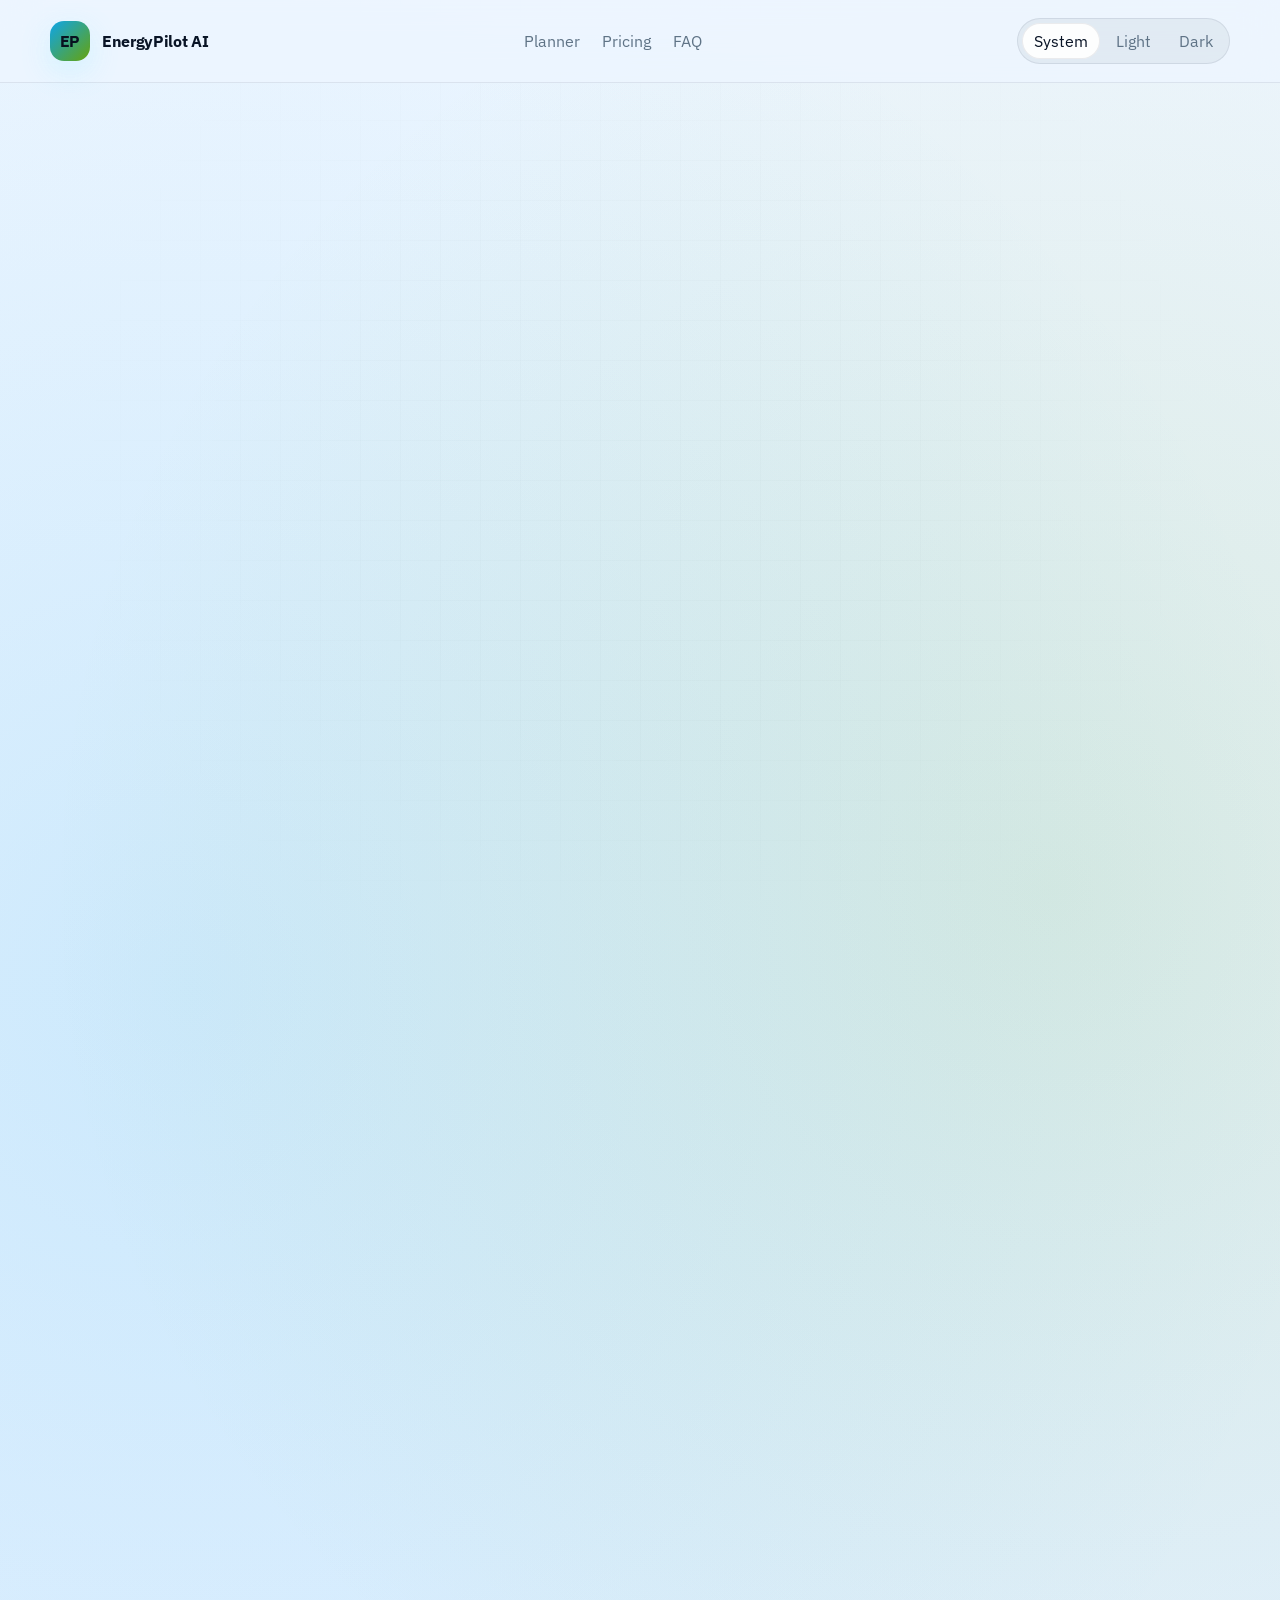
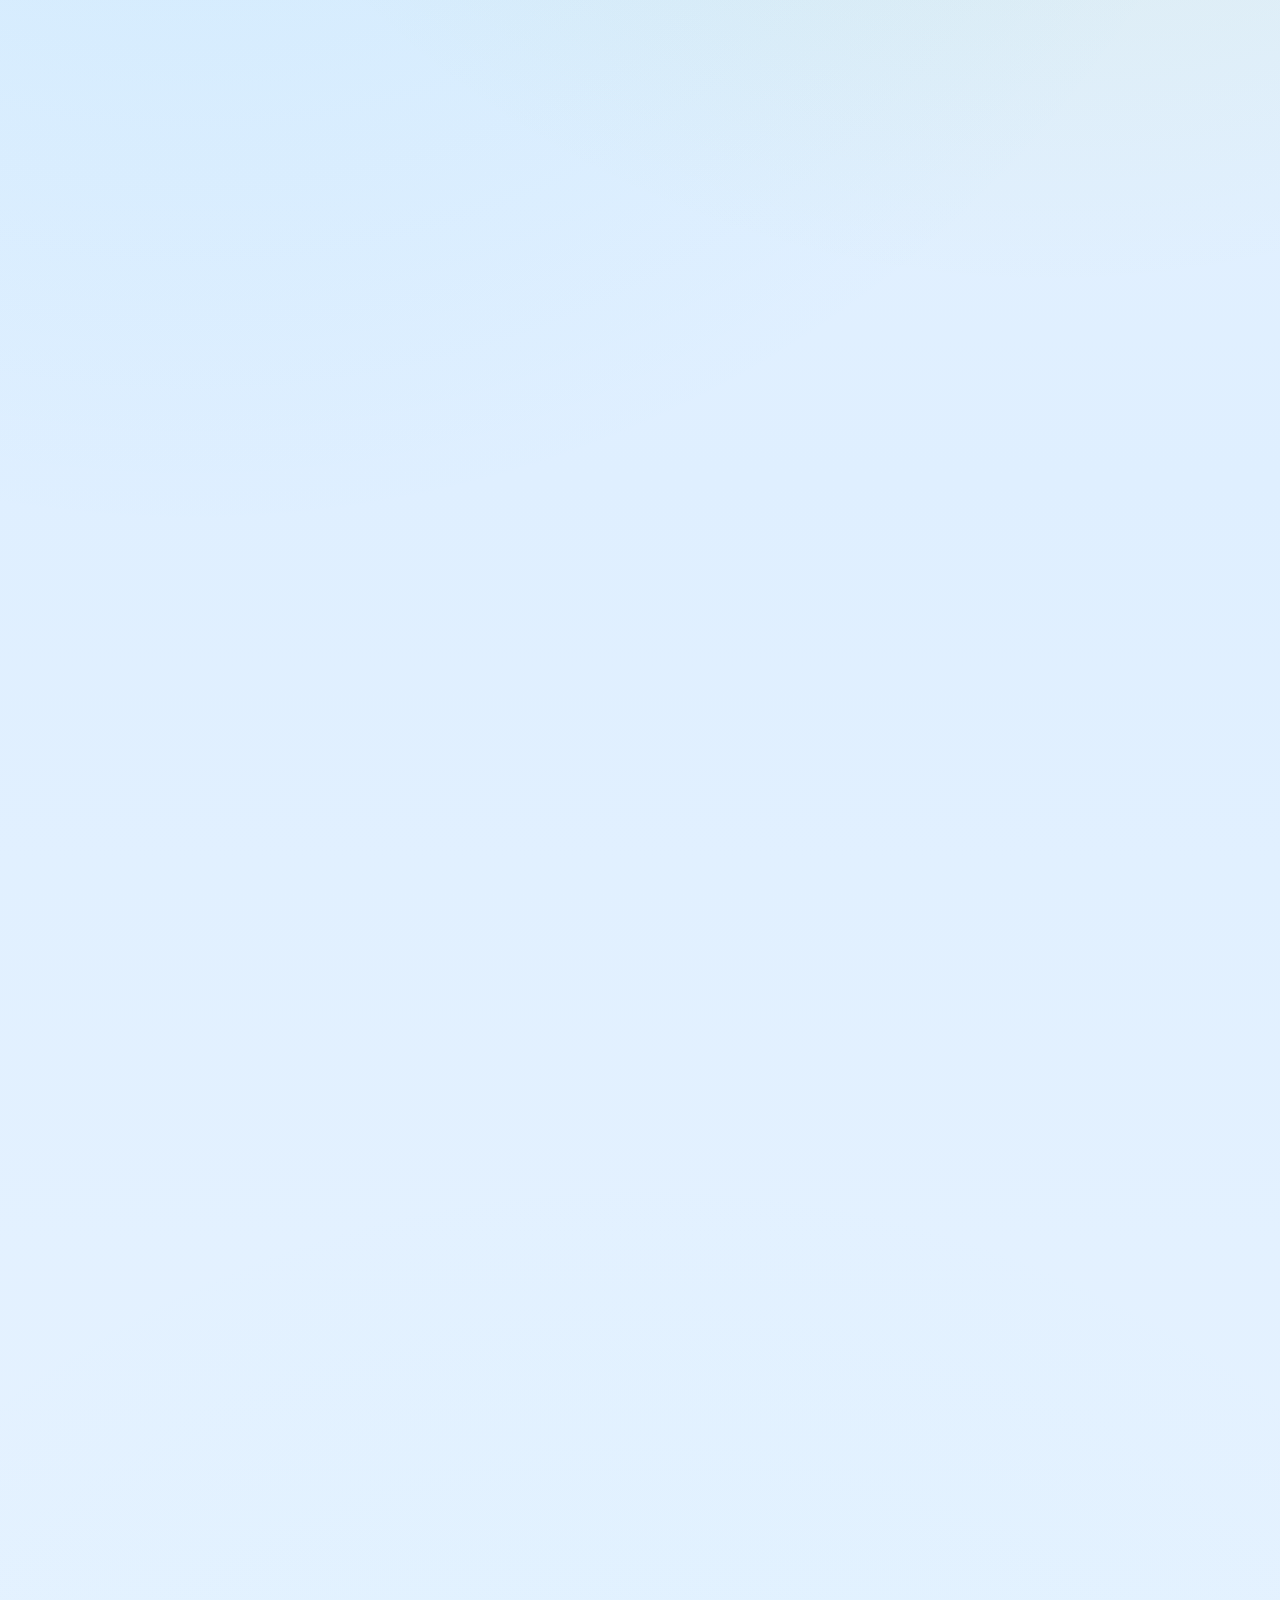
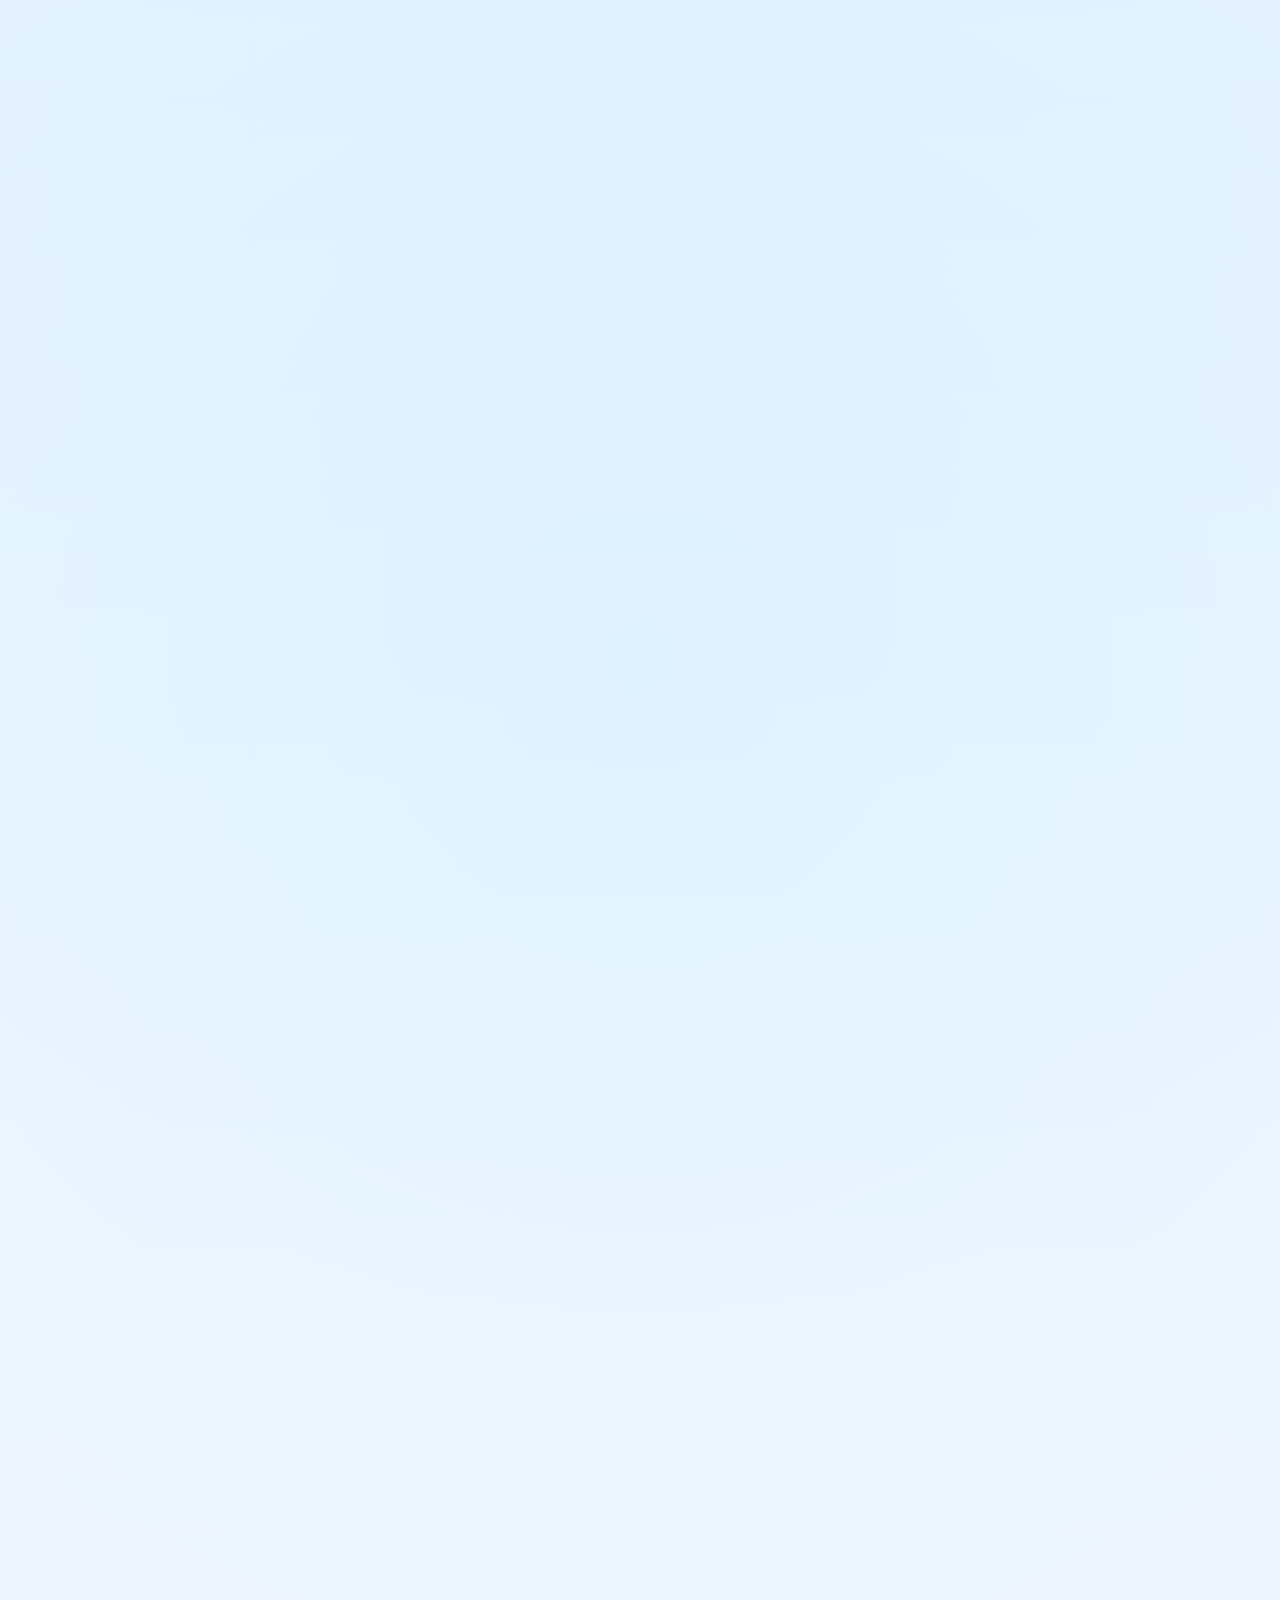
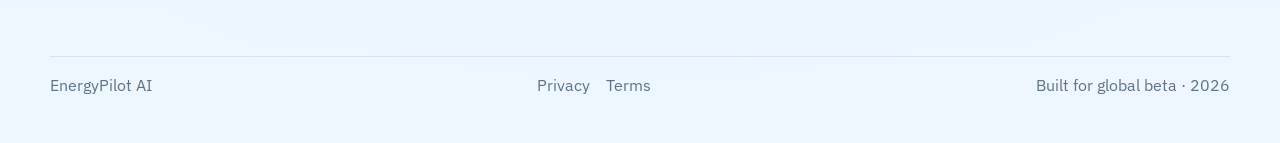
==== index.html @ e0d54f3c "Add files via upload" ====
<!DOCTYPE html>
<html lang="en" data-theme="system">
<head>
  <meta charset="UTF-8">
  <meta name="viewport" content="width=device-width, initial-scale=1.0">
  <title>EnergyPilot AI - Plan your day by energy, not just tasks</title>
  <meta name="description" content="EnergyPilot AI turns sleep, stress, and focus signals into a smarter workday plan for busy professionals.">
  <link rel="preconnect" href="https://fonts.googleapis.com">
  <link rel="preconnect" href="https://fonts.gstatic.com" crossorigin>
  <link href="https://fonts.googleapis.com/css2?family=Syne:wght@600;700;800&family=IBM+Plex+Sans:wght@400;500;600;700&display=swap" rel="stylesheet">
  <link rel="stylesheet" href="./styles.css">
</head>
<body>
  <header class="topbar">
    <div class="shell topbar-inner">
      <a class="brand" href="#hero">
        <span class="brand-mark">EP</span>
        <span>EnergyPilot AI</span>
      </a>
      <nav class="nav">
        <a href="#planner">Planner</a>
        <a href="#pricing">Pricing</a>
        <a href="#faq">FAQ</a>
      </nav>
      <div class="theme-switch" aria-label="Theme switcher">
        <button type="button" class="theme-btn active" data-theme-choice="system">System</button>
        <button type="button" class="theme-btn" data-theme-choice="light">Light</button>
        <button type="button" class="theme-btn" data-theme-choice="dark">Dark</button>
      </div>
    </div>
  </header>

  <main>
    <section class="hero" id="hero">
      <div class="shell hero-grid">
        <div class="hero-copy reveal">
          <div class="eyebrow">AI energy coach for overloaded founders and teams</div>
          <h1>Know your best move<br>before burnout steals the day.</h1>
          <p class="hero-text">EnergyPilot turns a 60-second check-in into a clear plan for the next few hours: what to do now, what to delay, and when to recover. It is built to test paid demand fast with a Web-first launch, not bury users inside another bloated productivity dashboard.</p>

          <div class="hero-actions">
            <a class="button button-primary" href="#planner">Try the instant planner</a>
            <a class="button button-secondary" href="#pricing">See founding access</a>

          </div>
          <div class="hero-points">
            <span>60-second check-in</span>
            <span>No login to try</span>
            <span>Built for paid demand testing</span>

          </div>
        </div>

        <div class="hero-panel reveal delay-1">
          <div class="panel-glow"></div>
          <div class="panel-header">
            <div>
              <div class="panel-label">Live energy snapshot</div>
              <div class="panel-title">What should I do right now?</div>
            </div>
            <div class="score-ring">
              <div class="score-ring__inner">
                <strong id="heroScore">74</strong>
                <span>score</span>
              </div>
            </div>
          </div>

          <div class="metric-grid">
            <article class="metric-card">
              <span>Sleep</span>
              <strong>7.2h</strong>
              <small>Recovered enough for focused work</small>
            </article>
            <article class="metric-card">
              <span>Stress</span>
              <strong>Medium</strong>
              <small>Keep meetings short and intentional</small>
            </article>
            <article class="metric-card">
              <span>Focus</span>
              <strong>High</strong>
              <small>Spend your sharpest hour on real leverage</small>

            </article>
          </div>

          <div class="recommend-card">
            <div class="recommend-badge">AI recommendation</div>
            <h3>Protect a 90-minute deep work block now.</h3>
            <p>Move low-value admin after lunch, then take a 12-minute reset walk before your next collaborative task.</p>
            <ul>
              <li>Best next move: strategy, writing, analysis</li>
              <li>Avoid right now: reactive inbox and long calls</li>
              <li>Recovery cue: hydration + sunlight break</li>
            </ul>
          </div>
        </div>
      </div>
    </section>

    <section class="strip">
      <div class="shell strip-inner reveal delay-2">
        <span>Designed for busy professionals</span>
        <span>Useful in under 60 seconds</span>
        <span>Ideal for Web-first launch validation</span>
        <span>Ready for Stripe conversion later</span>
      </div>
    </section>

    <section class="value-section">
      <div class="shell">
        <div class="section-head reveal">
          <div class="eyebrow">Why this angle works overseas</div>
          <h2>Not another to-do list. A real-time energy layer for work.</h2>
          <p>People do not buy more dashboards. They buy clarity when their brain feels overloaded. This page leans into that exact promise.</p>
        </div>

        <div class="value-grid">
          <article class="value-card reveal">
            <div class="card-kicker">01</div>
            <h3>Instant value before signup</h3>
            <p>Visitors can try a lightweight planner first, which lowers friction and increases honest conversion signals.</p>
          </article>
          <article class="value-card reveal delay-1">
            <div class="card-kicker">02</div>
            <h3>Clear paid upgrade path</h3>
            <p>Premium value is framed around deeper AI guidance, weekly reports, and better decision support, not generic productivity fluff.</p>
          </article>
          <article class="value-card reveal delay-2">
            <div class="card-kicker">03</div>
            <h3>Stay in wellness, not medical claims</h3>
            <p>The message stays in productivity and recovery territory, which is much safer than over-claiming health or medical outcomes.</p>

          </article>
        </div>
      </div>
    </section>

    <section class="planner-section" id="planner">
      <div class="shell planner-grid">
        <div class="section-head reveal">
          <div class="eyebrow">Interactive test drive</div>
          <h2>Give visitors a taste of the product in one screen.</h2>
          <p>This is the conversion hinge: a fast, useful result that makes people think, “Yep, I would actually use this.”</p>
          <div class="bullet-stack">
            <div class="bullet-item">Fast enough for cold traffic</div>
            <div class="bullet-item">Specific enough to feel personal</div>
            <div class="bullet-item">Strong enough to justify a paid follow-up</div>
          </div>
        </div>

        <div class="planner-card reveal delay-1">
          <form id="energyForm" class="planner-form">
            <label>
              Sleep last night
              <select name="sleep">
                <option value="low">Less than 6 hours</option>
                <option value="mid" selected>6-7.5 hours</option>
                <option value="high">More than 7.5 hours</option>
              </select>
            </label>
            <label>
              Current stress level
              <select name="stress">
                <option value="high">High</option>
                <option value="mid" selected>Medium</option>
                <option value="low">Low</option>
              </select>
            </label>
            <label>
              Focus level right now
              <select name="focus">
                <option value="low">Low</option>
                <option value="mid">Moderate</option>
                <option value="high" selected>High</option>
              </select>
            </label>
            <label>
              Main goal for the next few hours
              <select name="goal">
                <option value="deep">Deep work</option>
                <option value="admin">Admin and cleanup</option>
                <option value="meetings">Meetings and collaboration</option>
                <option value="reset">Recovery and reset</option>
              </select>
            </label>
            <button type="submit" class="button button-primary full">Generate my energy plan</button>
          </form>

          <div class="planner-output" id="plannerOutput">
            <div class="output-top">
              <span class="output-label">Suggested next move</span>
              <strong id="outputScore">74</strong>
            </div>
            <h3 id="outputTitle">Use this window for focused execution.</h3>
            <p id="outputSummary">You have enough mental bandwidth for one high-value task. Protect your attention and postpone reactive work until later.</p>
            <div class="output-grid">
              <article>
                <span>Do now</span>
                <strong id="outputDo">Writing, strategy, planning</strong>
              </article>
              <article>
                <span>Avoid now</span>
                <strong id="outputAvoid">Inbox loops and status meetings</strong>
              </article>
              <article>
                <span>Recovery cue</span>
                <strong id="outputRecover">10-minute movement break in 90 mins</strong>
              </article>
            </div>
          </div>
        </div>
      </div>
    </section>

    <section class="audience-section">
      <div class="shell">
        <div class="section-head reveal">
          <div class="eyebrow">Who pays first</div>
          <h2>Start with people whose brain is already overloaded.</h2>
        </div>
        <div class="audience-grid">
          <article class="audience-card reveal">
            <h3>Founders</h3>
            <p>They need help choosing what deserves their best energy, especially when context switching starts eating the day alive.</p>
          </article>
          <article class="audience-card reveal delay-1">
            <h3>Operators</h3>
            <p>They live inside meetings, execution, and decision fatigue. A better “what now” tool is immediately legible.</p>
          </article>
          <article class="audience-card reveal delay-2">
            <h3>Knowledge workers</h3>
            <p>They already pay for productivity software. This gives them a more human signal than raw task lists, timers, and dashboards.</p>

          </article>
        </div>
      </div>
    </section>

    <section class="pricing-section" id="pricing">
      <div class="shell">
        <div class="section-head reveal">
          <div class="eyebrow">Pricing for demand validation</div>
          <h2>Test willingness to pay without overbuilding.</h2>
          <p>These plans are framed to find the right buyer behavior fast: curiosity, trial intent, and commitment.</p>
        </div>

        <div class="billing-toggle reveal">
          <button type="button" class="billing-btn active" data-billing="monthly">Monthly</button>
          <button type="button" class="billing-btn" data-billing="yearly">Yearly</button>
        </div>

        <div class="pricing-grid">
          <article class="price-card reveal">
            <div class="price-tag">Starter</div>
            <h3>Free</h3>
            <p>Let people feel the product before you ask for anything serious.</p>
            <ul>
              <li>Daily energy snapshot</li>
              <li>Basic AI guidance</li>
              <li>Limited weekly history</li>
            </ul>
            <a href="#waitlist" class="button button-secondary full">Try for free</a>
          </article>

          <article class="price-card featured reveal delay-1">
            <div class="price-tag">Founding Pro</div>
            <h3><span class="price-value" data-monthly="$9" data-yearly="$79">$9</span><small class="price-unit" data-monthly="/month" data-yearly="/year">/month</small></h3>
            <p>The offer designed to test if users will actually pay for better clarity, not just browse.</p>
            <ul>
              <li>Unlimited AI energy planning</li>
              <li>Weekly and monthly pattern reports</li>
              <li>Priority recovery prompts</li>
              <li>Early access to calendar sync</li>
            </ul>
            <a href="#waitlist" class="button button-primary full">Reserve founding price</a>
          </article>

          <article class="price-card reveal delay-2">
            <div class="price-tag">Team Pilot</div>
            <h3>Custom</h3>
            <p>Use this after consumer demand shows up. It is the bigger-ticket move, not the first hill to climb.</p>

            <ul>
              <li>Manager view for team energy trends</li>
              <li>Weekly team rhythm summary</li>
              <li>Private onboarding support</li>
            </ul>
            <a href="#waitlist" class="button button-secondary full">Request pilot</a>
          </article>
        </div>
      </div>
    </section>

    <section class="faq-section" id="faq">
      <div class="shell faq-grid">
        <div class="section-head reveal">
          <div class="eyebrow">FAQ</div>
          <h2>Answer the objections before they bounce.</h2>
        </div>
        <div class="faq-list reveal delay-1">
          <details open>
            <summary>Is this a medical product?</summary>
            <p>No. The positioning is focused on productivity, recovery, and self-awareness for work. It should stay well away from medical diagnosis claims.</p>
          </details>
          <details>
            <summary>Why launch on the web first?</summary>
            <p>Because it is the fastest way to test positioning, activation, and willingness to pay before investing in a full app rollout.</p>
          </details>
          <details>
            <summary>What should be tracked for validation?</summary>
            <p>Watch planner completions, pricing clicks, waitlist submissions, and how many people choose the paid plan CTA versus the free one.</p>
          </details>
        </div>
      </div>
    </section>

    <section class="waitlist-section" id="waitlist">
      <div class="shell waitlist-card reveal">
        <div>
          <div class="eyebrow">Early access funnel</div>
          <h2>Collect real buying intent, not polite compliments.</h2>
          <p>Use this section to capture interest from people willing to try the product and potentially pay. For a real launch, connect this form to Stripe checkout, Formspree, ConvertKit, or your own backend.</p>
        </div>

        <form id="waitlistForm" class="waitlist-form">
          <input type="email" name="email" placeholder="name@company.com" required>
          <select name="intent">
            <option value="free">I want the free version first</option>
            <option value="pro">I would test the paid Pro plan</option>
            <option value="team">I am interested in a team pilot</option>
          </select>
          <button type="submit" class="button button-primary">Join founding access</button>
          <p class="form-note" id="formNote" aria-live="polite">Demo mode stores submissions locally in your browser so you can preview the flow right away. Swap in a real form or Stripe link when you are ready for traffic.</p>

        </form>
      </div>
    </section>
  </main>

  <footer class="footer">
    <div class="shell footer-inner">
      <span>EnergyPilot AI</span>
      <div class="footer-links">
        <a href="./privacy.html">Privacy</a>
        <a href="./terms.html">Terms</a>
      </div>
      <span id="footerYear"></span>
    </div>
  </footer>


  <script src="./script.js"></script>
</body>
</html>
---- styles.css ----
:root {
  color-scheme: dark;
  --bg: #07111f;
  --bg-2: #0b1730;
  --surface: rgba(10, 22, 38, 0.72);
  --surface-strong: rgba(12, 25, 43, 0.9);
  --surface-soft: rgba(255, 255, 255, 0.05);
  --text: #f4f8fc;
  --muted: #98aec4;
  --line: rgba(255, 255, 255, 0.08);
  --primary: #7be7ff;
  --primary-strong: #2fbce5;
  --primary-soft: rgba(123, 231, 255, 0.14);
  --accent: #b6ff7a;
  --accent-soft: rgba(182, 255, 122, 0.14);
  --shadow: 0 24px 80px rgba(0, 0, 0, 0.32);
  --radius-xl: 28px;
  --radius-lg: 22px;
  --radius-md: 16px;
  --radius-sm: 12px;
  --shell: 1180px;
}

html[data-theme="light"] {
  color-scheme: light;
  --bg: #eef6ff;
  --bg-2: #dfefff;
  --surface: rgba(255, 255, 255, 0.72);
  --surface-strong: rgba(255, 255, 255, 0.94);
  --surface-soft: rgba(6, 28, 52, 0.05);
  --text: #091426;
  --muted: #5f7386;
  --line: rgba(9, 20, 38, 0.08);
  --primary: #0ea5e9;
  --primary-strong: #0284c7;
  --primary-soft: rgba(14, 165, 233, 0.12);
  --accent: #65a30d;
  --accent-soft: rgba(101, 163, 13, 0.12);
  --shadow: 0 28px 70px rgba(19, 48, 86, 0.14);
}

* { box-sizing: border-box; }
html { scroll-behavior: smooth; }
body {
  margin: 0;
  font-family: "IBM Plex Sans", sans-serif;
  color: var(--text);
  background:
    radial-gradient(circle at 15% 20%, var(--primary-soft), transparent 28%),
    radial-gradient(circle at 82% 18%, var(--accent-soft), transparent 24%),
    radial-gradient(circle at 50% 78%, rgba(123, 231, 255, 0.08), transparent 28%),
    linear-gradient(180deg, var(--bg) 0%, var(--bg-2) 42%, var(--bg) 100%);
  min-height: 100vh;
  overflow-x: hidden;
  transition: background 0.35s ease, color 0.35s ease;
}

body::before {
  content: "";
  position: fixed;
  inset: 0;
  pointer-events: none;
  opacity: 0.16;
  background-image:
    linear-gradient(var(--line) 1px, transparent 1px),
    linear-gradient(90deg, var(--line) 1px, transparent 1px);
  background-size: 40px 40px;
  mask-image: radial-gradient(circle at center, black 36%, transparent 86%);
}

a { color: inherit; text-decoration: none; }
button, input, select { font: inherit; }
button { cursor: pointer; }

.shell {
  width: min(calc(100% - 32px), var(--shell));
  margin: 0 auto;
  position: relative;
  z-index: 1;
}

.topbar {
  position: sticky;
  top: 0;
  z-index: 40;
  backdrop-filter: blur(18px);
  background: color-mix(in srgb, var(--bg) 72%, transparent);
  border-bottom: 1px solid var(--line);
}

.topbar-inner,
.footer-inner,
.strip-inner {
  display: flex;
  align-items: center;
  justify-content: space-between;
  gap: 18px;
}

.topbar-inner { padding: 18px 0; }

.brand {
  display: inline-flex;
  align-items: center;
  gap: 12px;
  font-weight: 700;
  letter-spacing: -0.02em;
}

.brand-mark {
  width: 40px;
  height: 40px;
  border-radius: 14px;
  display: inline-flex;
  align-items: center;
  justify-content: center;
  background: linear-gradient(135deg, var(--primary) 0%, var(--accent) 100%);
  color: #08111f;
  box-shadow: 0 10px 30px rgba(123, 231, 255, 0.24);
}

.nav {
  display: inline-flex;
  align-items: center;
  gap: 22px;
  color: var(--muted);
}

.nav a:hover,
.nav a:focus-visible { color: var(--text); }

.theme-switch {
  display: inline-flex;
  padding: 4px;
  gap: 4px;
  border-radius: 999px;
  background: var(--surface-soft);
  border: 1px solid var(--line);
}

.theme-btn {
  border: 0;
  background: transparent;
  color: var(--muted);
  padding: 8px 12px;
  border-radius: 999px;
  transition: all 0.25s ease;
}

.theme-btn.active {
  background: var(--surface-strong);
  color: var(--text);
  box-shadow: inset 0 0 0 1px var(--line);
}

.hero { padding: 82px 0 34px; }
.hero-grid,
.planner-grid,
.faq-grid,
.waitlist-card {
  display: grid;
  gap: 26px;
}

.hero-grid,
.planner-grid { grid-template-columns: 1.05fr 0.95fr; align-items: center; }

.hero-copy h1,
.section-head h2,
.waitlist-card h2 {
  font-family: "Syne", sans-serif;
  letter-spacing: -0.04em;
  line-height: 0.95;
  margin: 0;
}

.hero-copy h1 {
  font-size: clamp(3rem, 7vw, 6rem);
  margin-top: 18px;
  max-width: 11ch;
}

.eyebrow,
.panel-label,
.output-label,
.price-tag,
.card-kicker {
  text-transform: uppercase;
  letter-spacing: 0.16em;
  font-size: 0.75rem;
  color: var(--primary);
}

.hero-text,
.section-head p,
.waitlist-card p,
.value-card p,
.audience-card p,
.price-card p,
.faq-list p,
.recommend-card p,
.metric-card small,
.output-grid article span,
.form-note {
  color: var(--muted);
  line-height: 1.7;
}

.hero-text { max-width: 62ch; margin: 20px 0 0; }
.hero-actions { display: flex; flex-wrap: wrap; gap: 14px; margin-top: 28px; }
.hero-points {
  display: flex;
  flex-wrap: wrap;
  gap: 10px;
  margin-top: 24px;
}

.hero-points span,
.bullet-item,
.strip-inner span {
  padding: 10px 14px;
  border-radius: 999px;
  border: 1px solid var(--line);
  background: var(--surface-soft);
  color: var(--text);
}

.button {
  display: inline-flex;
  align-items: center;
  justify-content: center;
  min-height: 52px;
  padding: 0 20px;
  border-radius: 16px;
  font-weight: 600;
  border: 1px solid transparent;
  transition: transform 0.24s ease, box-shadow 0.24s ease, background 0.24s ease;
}

.button:hover,
.button:focus-visible {
  transform: translateY(-2px);
}

.button-primary {
  color: #07111f;
  background: linear-gradient(135deg, var(--primary) 0%, var(--accent) 100%);
  box-shadow: 0 16px 40px rgba(123, 231, 255, 0.24);
}

.button-secondary {
  border-color: var(--line);
  background: var(--surface-soft);
  color: var(--text);
}

.full { width: 100%; }

.hero-panel,
.value-card,
.planner-card,
.audience-card,
.price-card,
.waitlist-card,
.faq-list details {
  position: relative;
  overflow: hidden;
  border-radius: var(--radius-xl);
  border: 1px solid var(--line);
  background: linear-gradient(180deg, var(--surface) 0%, var(--surface-strong) 100%);
  backdrop-filter: blur(14px);
  box-shadow: var(--shadow);
}

.hero-panel,
.planner-card,
.waitlist-card { padding: 26px; }
.value-card,
.audience-card,
.price-card,
.faq-list details { padding: 24px; }

.panel-glow {
  position: absolute;
  width: 220px;
  height: 220px;
  border-radius: 50%;
  right: -60px;
  top: -80px;
  background: radial-gradient(circle, rgba(123, 231, 255, 0.24), transparent 70%);
}

.panel-header {
  display: flex;
  justify-content: space-between;
  gap: 18px;
  align-items: center;
}

.panel-title { font-size: 1.5rem; font-weight: 700; margin-top: 6px; }
.score-ring {
  width: 116px;
  height: 116px;
  border-radius: 50%;
  display: grid;
  place-items: center;
  background:
    radial-gradient(circle at center, color-mix(in srgb, var(--surface-strong) 78%, transparent) 48%, transparent 50%),
    conic-gradient(var(--primary) 0 74%, rgba(255, 255, 255, 0.08) 74% 100%);
}

.score-ring__inner {
  width: 78px;
  height: 78px;
  border-radius: 50%;
  background: var(--surface-strong);
  display: grid;
  place-items: center;
  text-align: center;
}

.score-ring__inner strong { font-size: 1.6rem; line-height: 1; }
.score-ring__inner span { font-size: 0.72rem; color: var(--muted); }

.metric-grid,
.value-grid,
.audience-grid,
.pricing-grid,
.output-grid {
  display: grid;
  gap: 16px;
}

.metric-grid { grid-template-columns: repeat(3, 1fr); margin: 24px 0; }
.metric-card,
.recommend-card,
.output-grid article,
.planner-form label {
  border-radius: var(--radius-md);
  border: 1px solid var(--line);
  background: var(--surface-soft);
}

.metric-card,
.output-grid article { padding: 16px; }
.metric-card span,
.output-grid article span { display: block; margin-bottom: 8px; }
.metric-card strong,
.output-grid article strong { font-size: 1.06rem; display: block; }

.recommend-card { padding: 20px; }
.recommend-card h3 { margin: 12px 0 10px; font-size: 1.35rem; }
.recommend-card ul {
  margin: 16px 0 0;
  padding: 0 0 0 18px;
  color: var(--text);
  display: grid;
  gap: 10px;
}

.strip { padding: 14px 0 10px; }
.strip-inner {
  justify-content: center;
  flex-wrap: wrap;
  color: var(--muted);
}

.value-section,
.audience-section,
.pricing-section,
.faq-section,
.waitlist-section { padding: 72px 0 0; }
.planner-section { padding: 82px 0 0; }
.section-head { max-width: 760px; }
.section-head h2 { font-size: clamp(2.2rem, 4vw, 4rem); margin-top: 14px; }
.section-head p { margin-top: 18px; }

.value-grid,
.audience-grid,
.pricing-grid { margin-top: 28px; grid-template-columns: repeat(3, 1fr); }
.card-kicker { margin-bottom: 14px; }
.value-card h3,
.audience-card h3,
.price-card h3 { margin: 0 0 12px; font-size: 1.4rem; }

.bullet-stack { display: flex; flex-wrap: wrap; gap: 10px; margin-top: 24px; }
.planner-card { display: grid; gap: 18px; }
.planner-form { display: grid; gap: 14px; }
.planner-form label {
  display: grid;
  gap: 10px;
  padding: 14px;
  color: var(--text);
  font-weight: 500;
}

select,
input[type="email"] {
  width: 100%;
  min-height: 50px;
  border-radius: 14px;
  border: 1px solid var(--line);
  background: color-mix(in srgb, var(--surface-strong) 86%, transparent);
  color: var(--text);
  padding: 0 14px;
  outline: none;
}

select:focus,
input[type="email"]:focus { border-color: var(--primary); box-shadow: 0 0 0 3px var(--primary-soft); }

.planner-output { padding: 18px; border-radius: 20px; background: linear-gradient(180deg, var(--primary-soft), transparent 130%); border: 1px solid var(--line); }
.output-top { display: flex; justify-content: space-between; align-items: center; gap: 12px; }
#outputScore { font-size: 2.2rem; }
.planner-output h3 { margin: 12px 0 10px; font-size: 1.4rem; }
.output-grid { margin-top: 18px; grid-template-columns: 1fr; }

.billing-toggle {
  margin-top: 28px;
  display: inline-flex;
  gap: 8px;
  padding: 6px;
  border-radius: 999px;
  border: 1px solid var(--line);
  background: var(--surface-soft);
}

.billing-btn {
  border: 0;
  padding: 10px 16px;
  border-radius: 999px;
  background: transparent;
  color: var(--muted);
}

.billing-btn.active {
  background: var(--surface-strong);
  color: var(--text);
  box-shadow: inset 0 0 0 1px var(--line);
}

.price-card ul {
  margin: 18px 0 26px;
  padding: 0;
  list-style: none;
  display: grid;
  gap: 12px;
}

.price-card li::before {
  content: "•";
  color: var(--primary);
  margin-right: 8px;
}

.featured {
  transform: translateY(-8px);
  border-color: rgba(123, 231, 255, 0.22);
  box-shadow: 0 30px 100px rgba(28, 115, 164, 0.26);
}

.price-unit { font-size: 1rem; color: var(--muted); margin-left: 6px; }

.faq-grid { grid-template-columns: 0.8fr 1.2fr; align-items: start; }
.faq-list { display: grid; gap: 14px; }
.faq-list details summary {
  list-style: none;
  font-weight: 600;
  cursor: pointer;
}
.faq-list details summary::-webkit-details-marker { display: none; }
.faq-list details[open] summary { margin-bottom: 14px; }

.waitlist-card {
  grid-template-columns: 1fr 0.95fr;
  align-items: center;
  gap: 26px;
}

.waitlist-form {
  display: grid;
  gap: 12px;
}

.footer { padding: 28px 0 48px; color: var(--muted); }
.footer-inner { border-top: 1px solid var(--line); padding-top: 18px; flex-wrap: wrap; }
.footer-links {
  display: inline-flex;
  align-items: center;
  gap: 16px;
}
.footer-links a {
  color: var(--muted);
  transition: color 0.2s ease;
}
.footer-links a:hover,
.footer-links a:focus-visible {
  color: var(--text);
}


.reveal {
  opacity: 0;
  transform: translateY(28px);
  transition: opacity 0.7s ease, transform 0.7s ease;
}

.reveal.visible {
  opacity: 1;
  transform: translateY(0);
}

.delay-1 { transition-delay: 0.08s; }
.delay-2 { transition-delay: 0.16s; }

@media (max-width: 980px) {
  .hero-grid,
  .planner-grid,
  .faq-grid,
  .waitlist-card,
  .value-grid,
  .audience-grid,
  .pricing-grid,
  .metric-grid { grid-template-columns: 1fr; }

  .featured { transform: none; }
  .nav { display: none; }
  .topbar-inner { align-items: flex-start; flex-direction: column; }
  .theme-switch { width: 100%; justify-content: space-between; }
}

@media (max-width: 640px) {
  .hero { padding-top: 62px; }
  .hero-panel,
  .planner-card,
  .waitlist-card,
  .value-card,
  .audience-card,
  .price-card,
  .faq-list details { padding: 20px; }

  .hero-actions,
  .hero-points,
  .strip-inner,
  .bullet-stack { flex-direction: column; align-items: stretch; }
  .button { width: 100%; }
  .panel-header,
  .output-top,
  .footer-inner { flex-direction: column; align-items: flex-start; }
  .theme-switch { flex-wrap: wrap; }
}

.policy-page {
  min-height: 100vh;
  padding: 56px 0 72px;
}
.policy-shell {
  width: min(calc(100% - 32px), 900px);
  margin: 0 auto;
}
.policy-back {
  display: inline-flex;
  align-items: center;
  gap: 8px;
  margin-bottom: 18px;
  color: var(--muted);
}
.policy-card {
  border-radius: var(--radius-xl);
  border: 1px solid var(--line);
  background: linear-gradient(180deg, var(--surface) 0%, var(--surface-strong) 100%);
  backdrop-filter: blur(14px);
  box-shadow: var(--shadow);
  padding: 28px;
}
.policy-card h1 {
  font-family: "Syne", sans-serif;
  font-size: clamp(2.4rem, 5vw, 4rem);
  line-height: 0.96;
  letter-spacing: -0.04em;
  margin: 0;
}
.policy-lead,
.policy-meta,
.policy-card p,
.policy-card li {
  color: var(--muted);
  line-height: 1.75;
}
.policy-meta {
  margin-top: 12px;
}
.policy-card section {
  margin-top: 28px;
}
.policy-card h2 {
  margin: 0 0 12px;
  font-size: 1.25rem;
}
.policy-card ul {
  margin: 0;
  padding-left: 18px;
  display: grid;
  gap: 8px;
}

@media (prefers-reduced-motion: reduce) {
  html { scroll-behavior: auto; }
  *, *::before, *::after { animation: none !important; transition: none !important; }
  .reveal { opacity: 1; transform: none; }
}
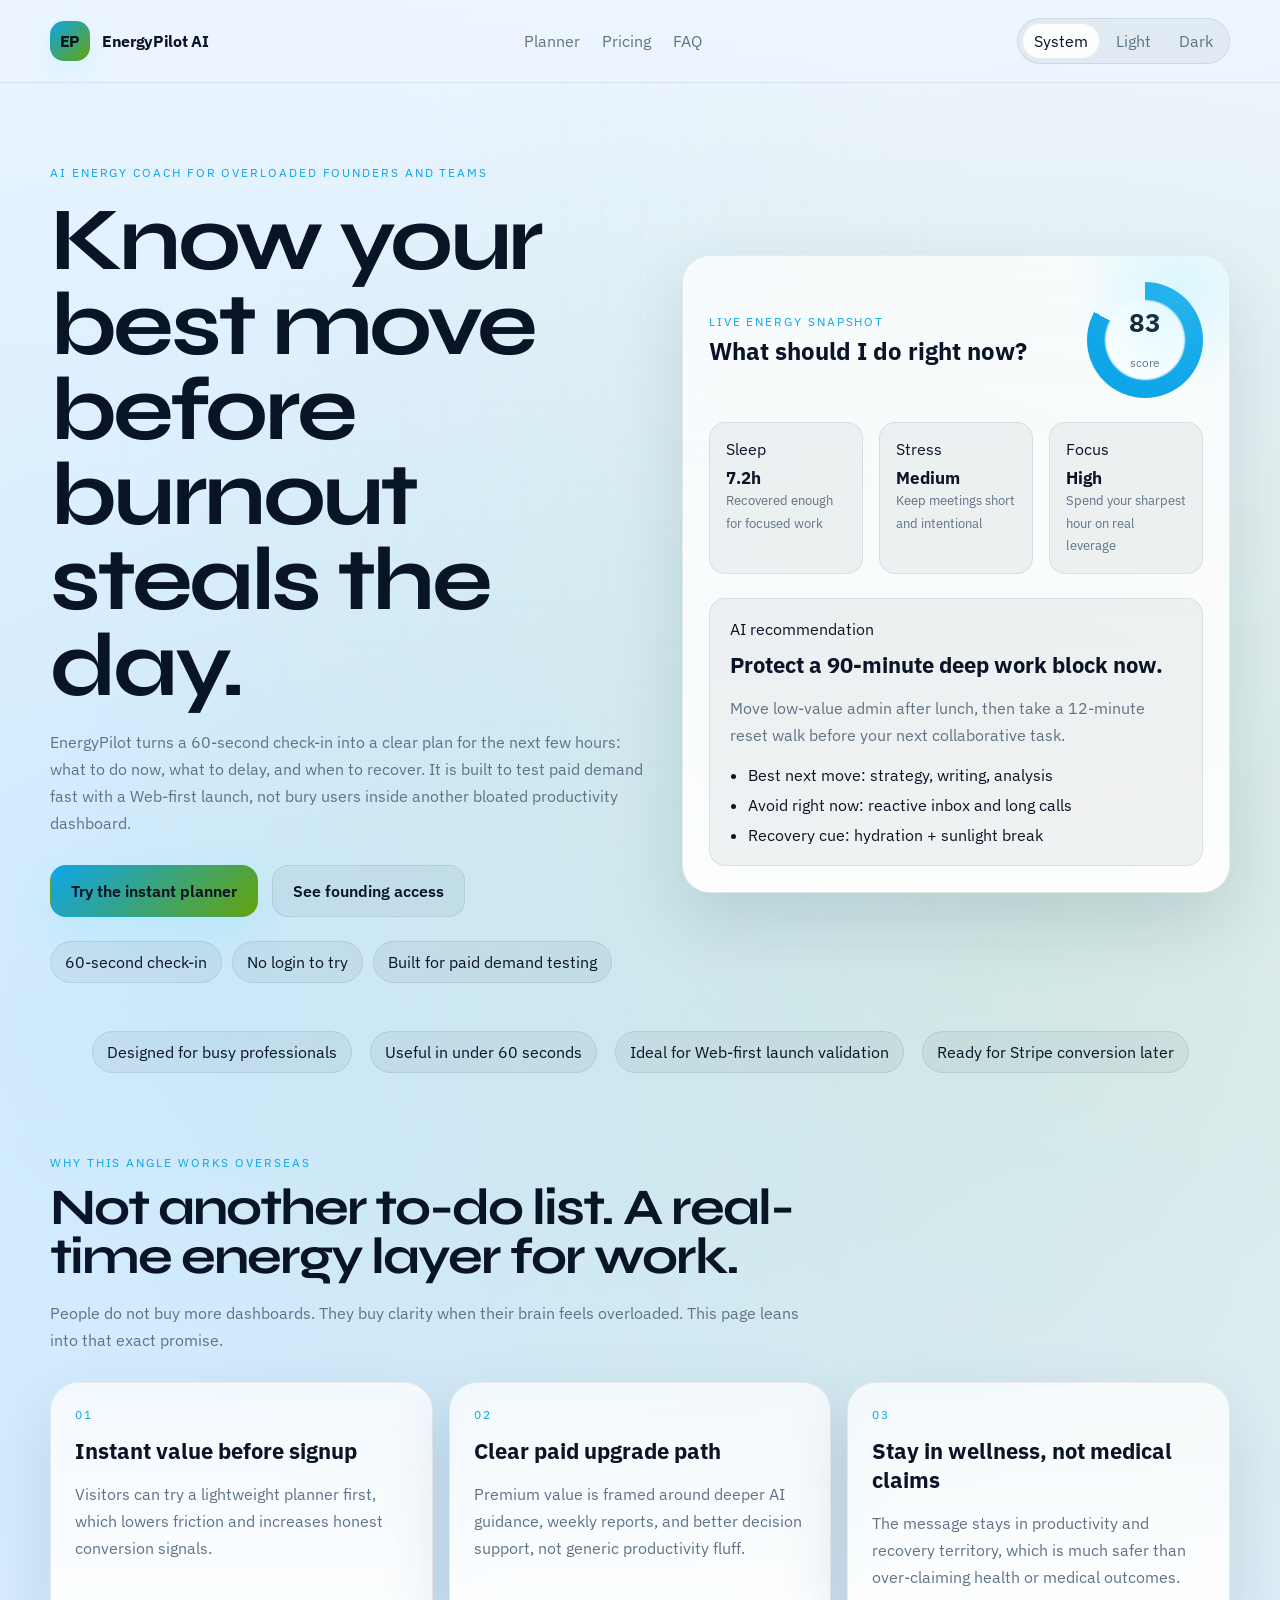
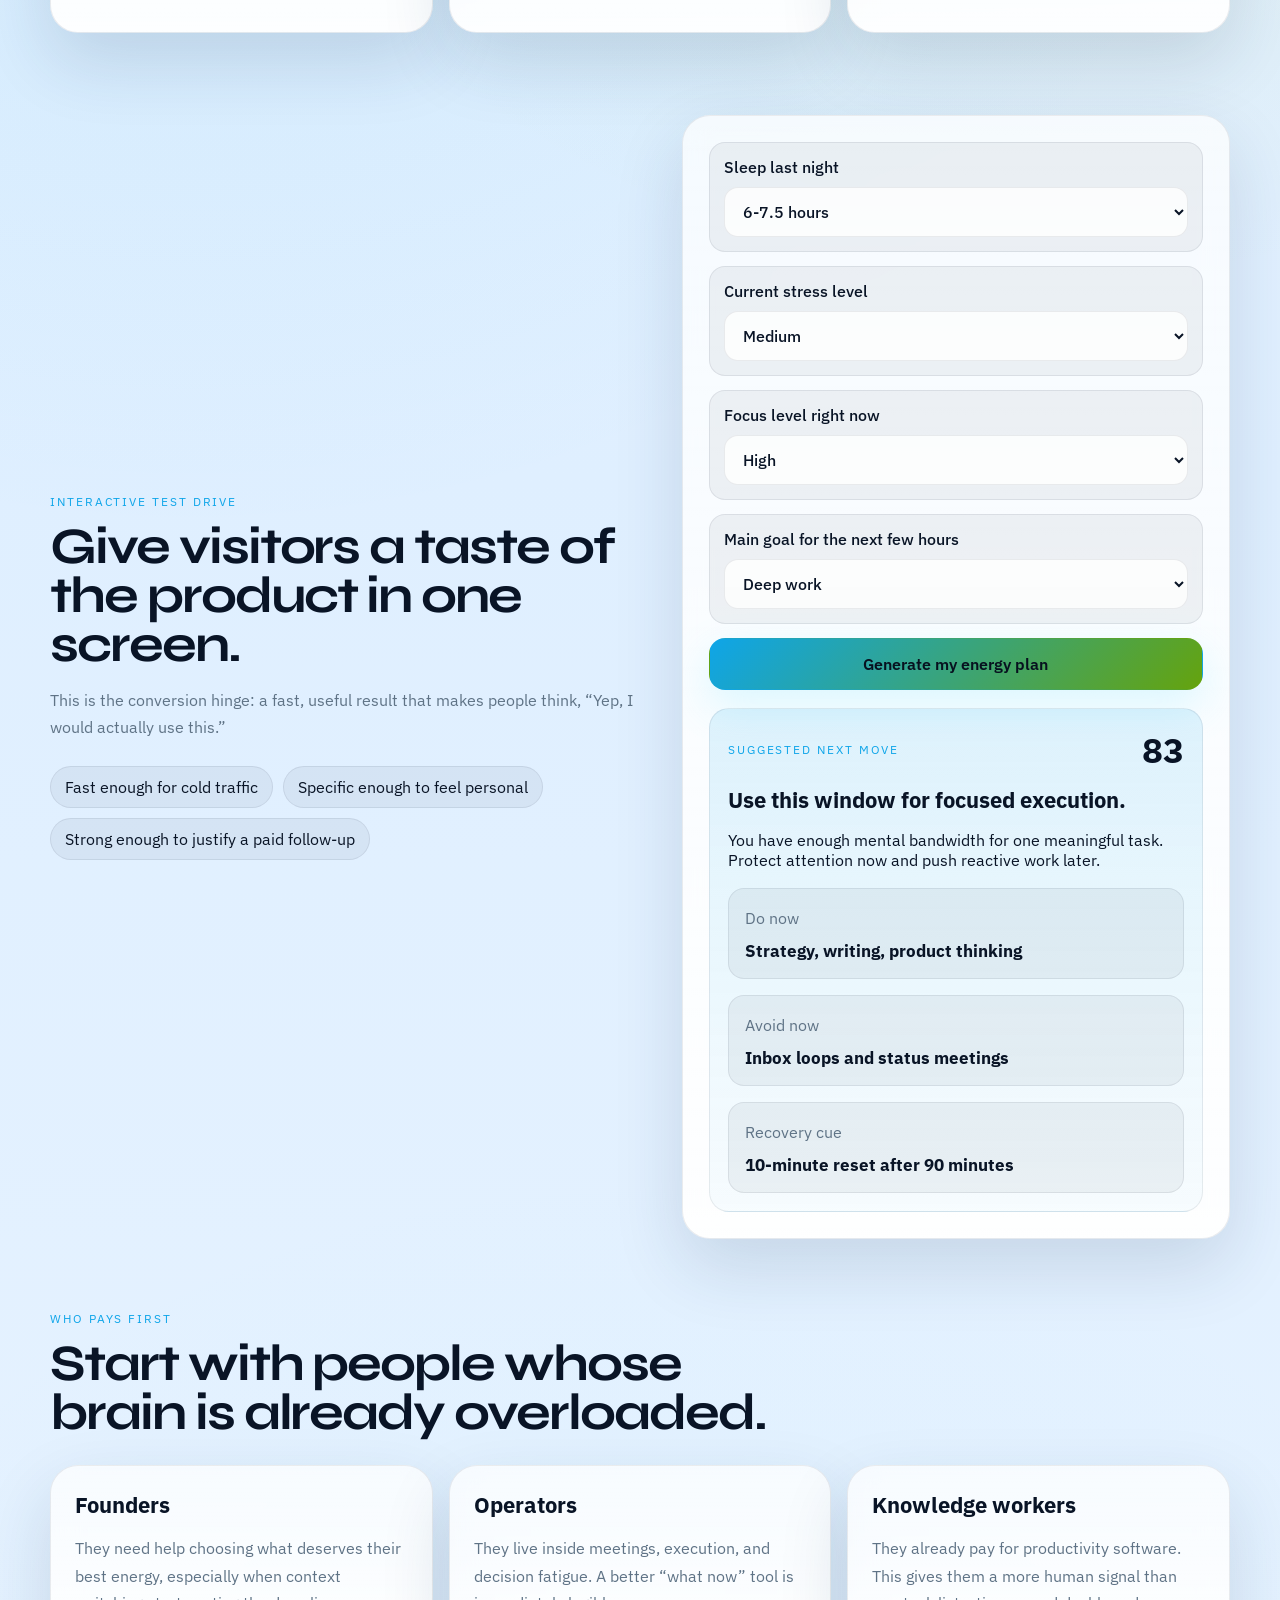
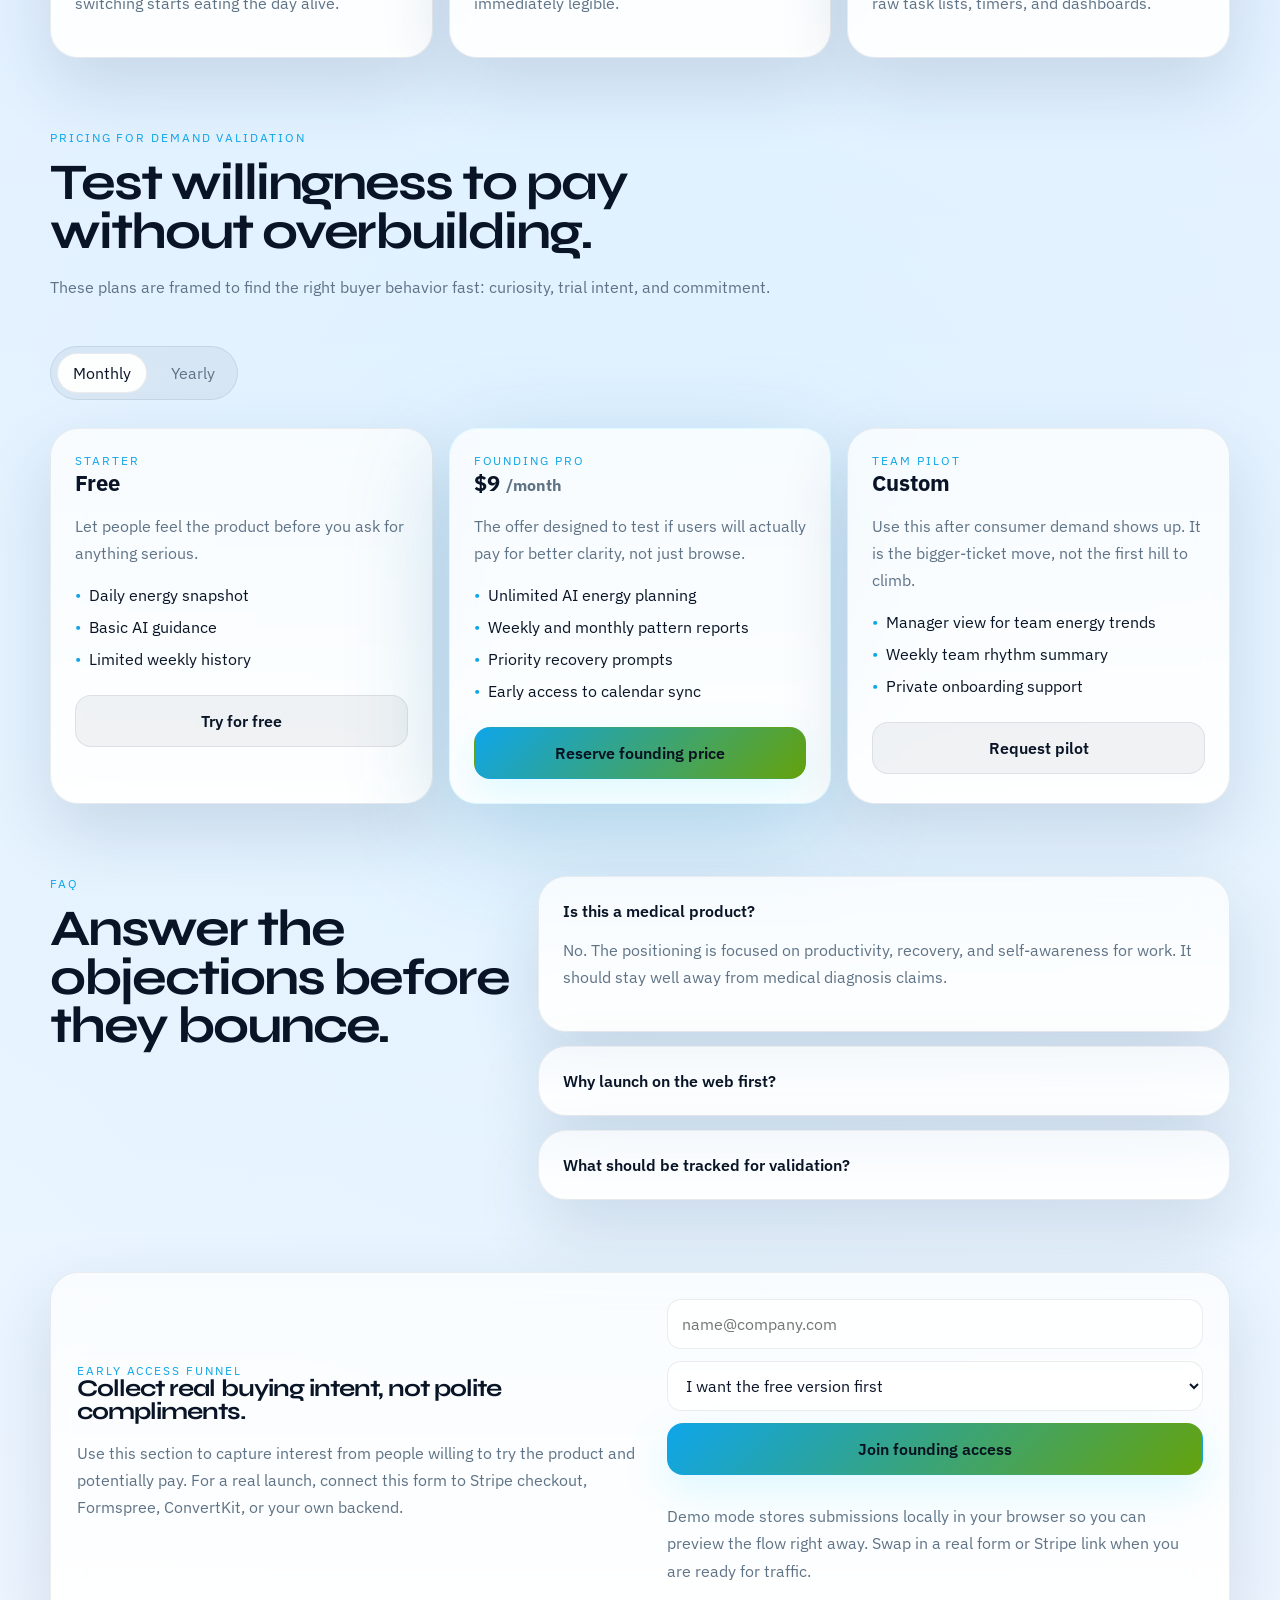
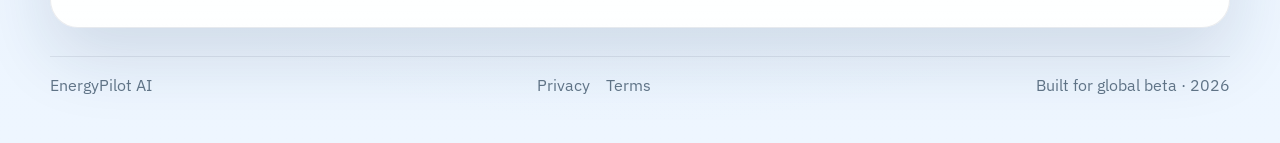
==== commit 983f4f99: "text Fix cached assets and reveal fallback" ====
--- a/index.html
+++ b/index.html
@@ -351,6 +351,8 @@
   </footer>
 
 
-  <script src="./script.js"></script>
+
+
+  <script src="./script.js?v=20260406b"></script>
 </body>
-</html>+</html>
--- a/styles.css
+++ b/styles.css
@@ -304,10 +304,12 @@
   border-radius: 50%;
   display: grid;
   place-items: center;
+  --score-progress: 74;
   background:
     radial-gradient(circle at center, color-mix(in srgb, var(--surface-strong) 78%, transparent) 48%, transparent 50%),
-    conic-gradient(var(--primary) 0 74%, rgba(255, 255, 255, 0.08) 74% 100%);
-}
+    conic-gradient(var(--primary) 0 calc(var(--score-progress) * 1%), rgba(255, 255, 255, 0.08) calc(var(--score-progress) * 1%) 100%);
+}
+
 
 .score-ring__inner {
   width: 78px;
@@ -500,15 +502,21 @@
 
 
 .reveal {
+  opacity: 1;
+  transform: none;
+  transition: opacity 0.7s ease, transform 0.7s ease;
+}
+
+html.js .reveal {
   opacity: 0;
   transform: translateY(28px);
-  transition: opacity 0.7s ease, transform 0.7s ease;
-}
-
-.reveal.visible {
+}
+
+html.js .reveal.visible {
   opacity: 1;
   transform: translateY(0);
 }
+
 
 .delay-1 { transition-delay: 0.08s; }
 .delay-2 { transition-delay: 0.16s; }
